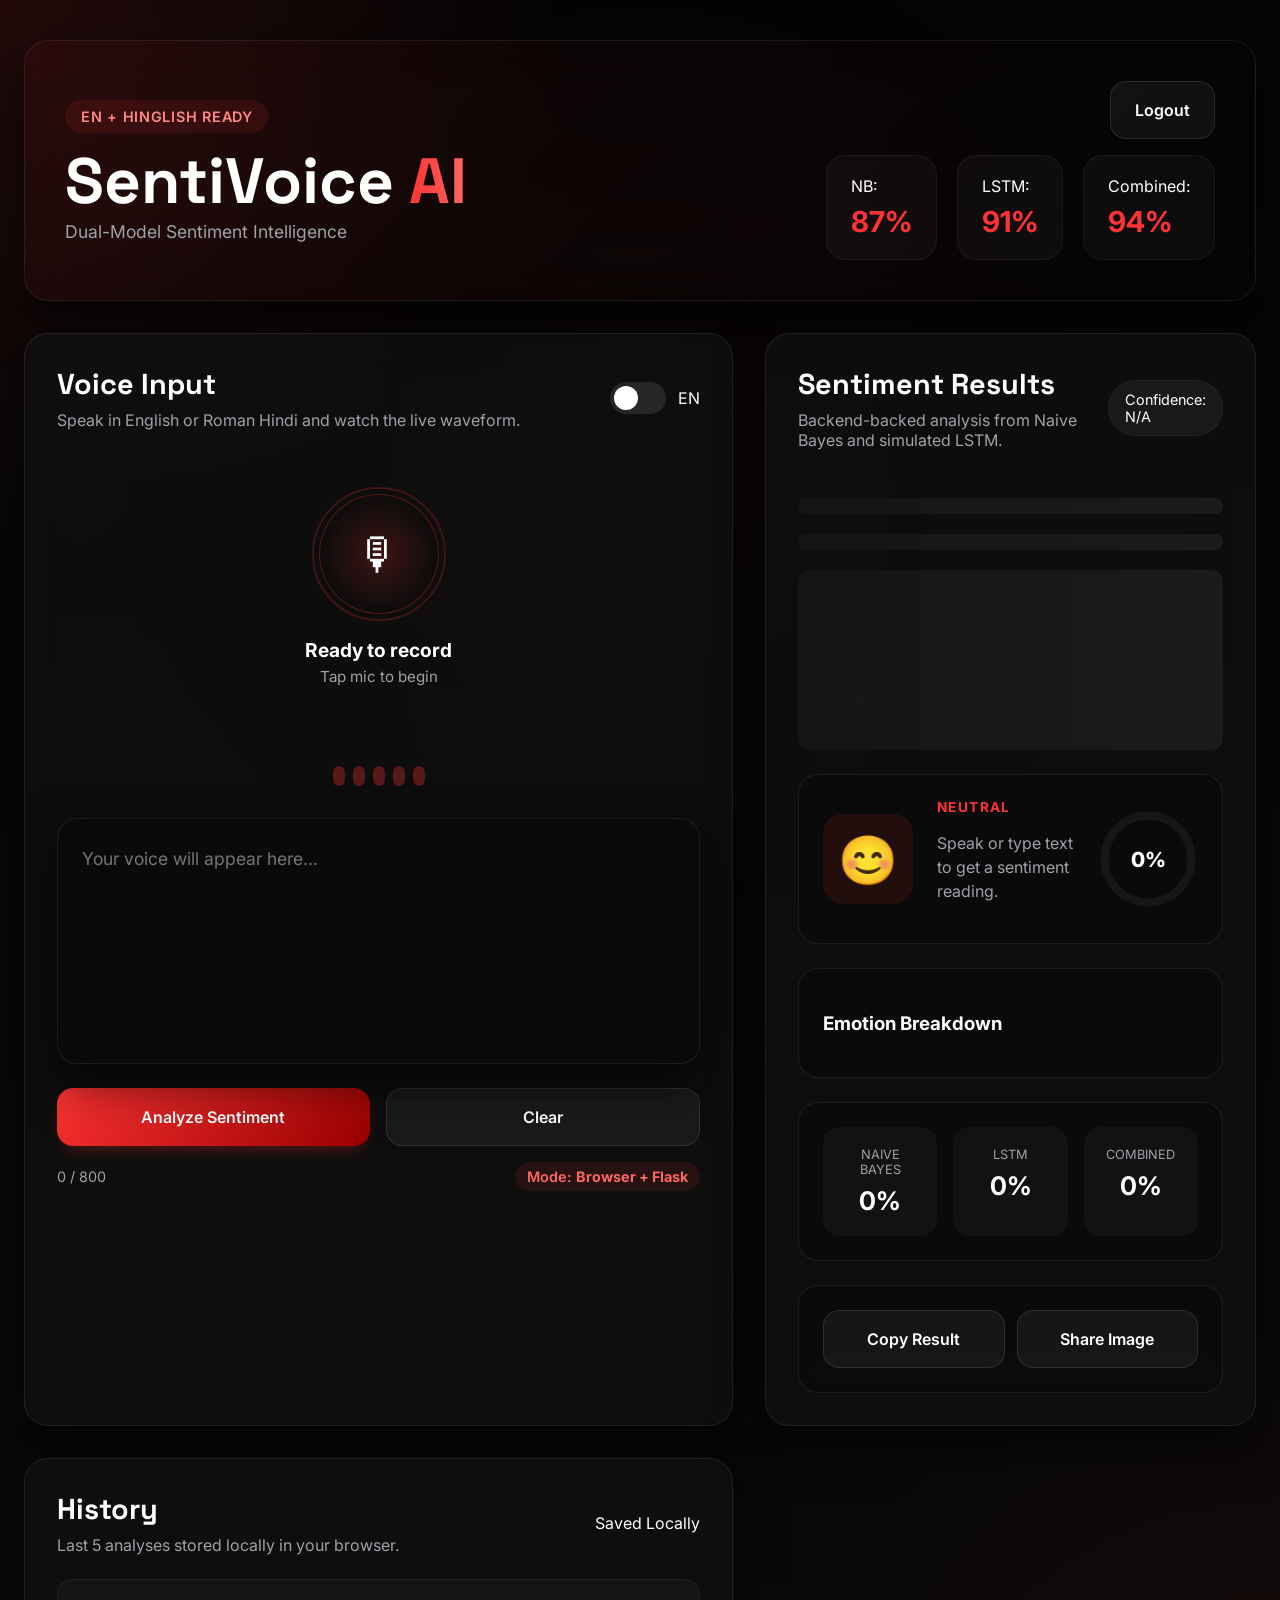
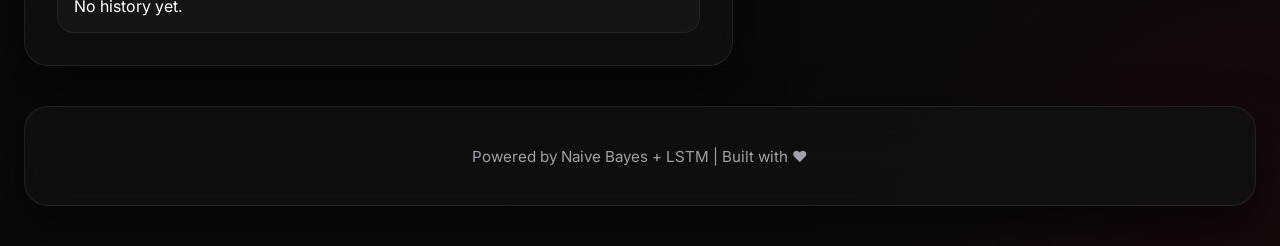
==== templates/index.html @ 72ab5b5a "Inital commit 1" ====
<!DOCTYPE html>
<html lang="en">
<head>
  <meta charset="UTF-8" />
  <meta name="viewport" content="width=device-width, initial-scale=1.0" />
  <meta name="description" content="SentiVoice AI - Premium Sentiment Analysis for English and Hinglish voice and text." />
  <meta name="theme-color" content="#050505" />
  <title>SentiVoice AI | Premium Sentiment Intelligence</title>
  <link rel="preconnect" href="https://fonts.googleapis.com" />
  <link rel="preconnect" href="https://fonts.gstatic.com" crossorigin />
  <link href="https://fonts.googleapis.com/css2?family=Inter:wght@400;500;600;700;800&family=Space+Grotesk:wght@600;700;800&display=swap" rel="stylesheet" />
  <link rel="stylesheet" href="/static/style.css" />
</head>
<body>
  <div class="page-shell">
    <div class="backdrop"></div>

    <header class="hero-panel glass-card">
      <div class="hero-copy">
        <span class="tag">EN + Hinglish Ready</span>
        <h1>SentiVoice <span>AI</span></h1>
        <p class="subtitle">Dual-Model Sentiment Intelligence</p>
      </div>
      <div class="hero-actions">
        <a href="/logout" class="secondary-button logout-btn">Logout</a>
        <div class="hero-stats">
          <div class="stat">NB: <strong>87%</strong></div>
          <div class="stat">LSTM: <strong>91%</strong></div>
          <div class="stat">Combined: <strong>94%</strong></div>
        </div>
      </div>
    </header>

    <main class="layout-grid">
      <section class="panel glass-card voice-panel">
        <div class="section-header">
          <div>
            <h2>Voice Input</h2>
            <p>Speak in English or Roman Hindi and watch the live waveform.</p>
          </div>
          <div class="switch-row">
            <label class="switch">
              <input id="languageToggle" type="checkbox" />
              <span class="slider"></span>
            </label>
            <span id="languageMode">EN</span>
          </div>
        </div>

        <div class="record-panel">
          <button id="micButton" class="mic-button" aria-label="Start recording">
            <div class="mic-ring"></div>
            <span class="mic-icon">🎙</span>
          </button>
          <div class="record-status">
            <strong id="recordStatus">Ready to record</strong>
            <span id="recordHint">Tap mic to begin</span>
          </div>
        </div>

        <div class="waveform" id="waveform">
          <span class="bar"></span>
          <span class="bar"></span>
          <span class="bar"></span>
          <span class="bar"></span>
          <span class="bar"></span>
        </div>

        <div class="text-panel glass-card">
          <pre id="highlightLayer" class="highlight-layer"></pre>
          <textarea id="inputText" placeholder="Your voice will appear here..." maxlength="800"></textarea>
        </div>

        <div class="action-row">
          <button id="analyzeButton" class="primary-button">Analyze Sentiment</button>
          <button id="clearButton" class="secondary-button">Clear</button>
        </div>
        <div class="meta-row">
          <span id="charCount">0 / 800</span>
          <span class="mode-chip">Mode: <strong>Browser + Flask</strong></span>
        </div>
      </section>

      <section class="panel glass-card results-panel">
        <div class="section-header">
          <div>
            <h2>Sentiment Results</h2>
            <p>Backend-backed analysis from Naive Bayes and simulated LSTM.</p>
          </div>
          <span id="confidenceIndicator" class="confidence-chip">Confidence: N/A</span>
        </div>

        <div id="loadingState" class="skeleton-block">
          <div class="skeleton-line"></div>
          <div class="skeleton-line"></div>
          <div class="skeleton-box"></div>
        </div>

        <div id="resultsArea" class="results-area hidden">
          <div class="card primary-card">
            <div class="emoji-circle" id="primaryEmoji">😊</div>
            <div class="primary-copy">
              <span id="primaryLabel">NEUTRAL</span>
              <p id="primaryText">Speak or type text to get a sentiment reading.</p>
            </div>
            <div class="ring-card">
              <svg viewBox="0 0 120 120">
                <circle class="ring-bg" cx="60" cy="60" r="52"></circle>
                <circle class="ring-fill" id="ringFill" cx="60" cy="60" r="52"></circle>
              </svg>
              <div class="ring-text"><span id="confidenceValue">0%</span></div>
            </div>
          </div>

          <div class="card breakdown-card">
            <h3>Emotion Breakdown</h3>
            <div id="breakdownBars" class="breakdown-bars"></div>
          </div>

          <div class="card compare-card">
            <div class="compare-item">
              <span>Naive Bayes</span>
              <strong id="nbValue">0%</strong>
            </div>
            <div class="compare-item">
              <span>LSTM</span>
              <strong id="lstmValue">0%</strong>
            </div>
            <div class="compare-item">
              <span>Combined</span>
              <strong id="combinedValue">0%</strong>
            </div>
          </div>

          <div class="card action-card">
            <button id="copyButton" class="secondary-button">Copy Result</button>
            <button id="shareButton" class="secondary-button">Share Image</button>
          </div>
        </div>
      </section>

      <aside class="panel glass-card history-panel">
        <div class="section-header">
          <div>
            <h2>History</h2>
            <p>Last 5 analyses stored locally in your browser.</p>
          </div>
          <span class="badge">Saved Locally</span>
        </div>
        <div id="historyList" class="history-list"></div>
      </aside>
    </main>

    <footer class="footer-panel glass-card">
      <p>Powered by Naive Bayes + LSTM | Built with ❤️</p>
    </footer>
  </div>

  <canvas id="shareCanvas" width="1000" height="700" hidden></canvas>
  <script src="/static/script.js"></script>
</body>
</html>
---- static/style.css ----
:root {
  color-scheme: dark;
  --bg: #050505;
  --surface: rgba(18, 18, 18, 0.7);
  --surface-strong: rgba(30, 30, 30, 0.9);
  --text: #ffffff;
  --muted: #a1a1aa;
  --accent: #ff3333;
  --accent-2: #990000;
  --accent-3: #ff6666;
  --border: rgba(255, 255, 255, 0.08);
  --radius: 24px;
  --shadow: 0 20px 50px rgba(0, 0, 0, 0.6);
}

* {
  box-sizing: border-box;
}

html, body {
  margin: 0;
  min-height: 100%;
  font-family: 'Inter', sans-serif;
  background: radial-gradient(circle at top left, rgba(255, 51, 51, 0.12), transparent 25%),
    radial-gradient(circle at bottom right, rgba(153, 0, 0, 0.1), transparent 25%),
    linear-gradient(180deg, #050505 0%, #0a0a0a 100%);
  color: var(--text);
  overflow-x: hidden;
}

body::before {
  content: '';
  position: fixed;
  inset: 0;
  background: radial-gradient(circle at center, rgba(255, 51, 51, 0.03), transparent 70%);
  pointer-events: none;
}

.page-shell {
  position: relative;
  max-width: 1300px;
  margin: 0 auto;
  padding: 40px 24px;
}

.glass-card {
  background: var(--surface);
  border: 1px solid var(--border);
  border-radius: var(--radius);
  backdrop-filter: blur(20px);
  box-shadow: var(--shadow);
  transition: transform 0.3s ease, border-color 0.3s ease;
}

.hero-panel {
  display: flex;
  justify-content: space-between;
  gap: 24px;
  padding: 40px;
  align-items: center;
  margin-bottom: 32px;
  background: linear-gradient(135deg, rgba(255, 51, 51, 0.05) 0%, transparent 100%);
  flex-wrap: wrap;
}

.hero-actions {
  display: flex;
  flex-direction: column;
  align-items: flex-end;
  gap: 16px;
}

.logout-btn {
  padding: 8px 20px;
  font-size: 0.9rem;
  text-decoration: none;
  background: rgba(255, 51, 51, 0.1);
  border: 1px solid rgba(255, 51, 51, 0.2);
  color: #ff8888;
}

.logout-btn:hover {
  background: var(--accent);
  color: #fff;
  border-color: var(--accent);
}

.hero-copy .tag {
  display: inline-flex;
  align-items: center;
  gap: 8px;
  padding: 8px 16px;
  border-radius: 999px;
  background: rgba(255, 51, 51, 0.1);
  color: #ff8888;
  font-size: 0.9rem;
  font-weight: 600;
  letter-spacing: 0.05em;
  text-transform: uppercase;
}

.hero-copy h1 {
  font-family: 'Space Grotesk', sans-serif;
  font-size: clamp(3rem, 5vw, 5rem);
  font-weight: 800;
  line-height: 1;
  margin: 16px 0 8px;
}

.hero-copy h1 span {
  background: linear-gradient(90deg, var(--accent), var(--accent-3));
  -webkit-background-clip: text;
  color: transparent;
}

.subtitle {
  margin: 0;
  color: var(--muted);
  font-size: 1.1rem;
}

.hero-stats {
  display: flex;
  gap: 20px;
}

.stat {
  padding: 20px 24px;
  border-radius: 20px;
  background: rgba(255, 255, 255, 0.03);
  border: 1px solid rgba(255, 255, 255, 0.05);
}

.stat strong {
  display: block;
  margin-top: 8px;
  font-size: 1.8rem;
  color: var(--accent);
}

.layout-grid {
  display: grid;
  grid-template-columns: 1.3fr 0.9fr;
  gap: 32px;
}

.panel {
  padding: 32px;
}

.section-header {
  display: flex;
  justify-content: space-between;
  gap: 20px;
  align-items: center;
  margin-bottom: 24px;
}

.section-header h2 {
  margin: 0;
  font-family: 'Space Grotesk', sans-serif;
  font-size: 1.8rem;
}

.section-header p {
  margin: 8px 0 0;
  color: var(--muted);
}

.switch-row {
  display: flex;
  align-items: center;
  gap: 12px;
}

.switch {
  position: relative;
  width: 56px;
  height: 32px;
}

.switch input {
  opacity: 0;
  width: 0;
  height: 0;
}

.slider {
  position: absolute;
  inset: 0;
  border-radius: 999px;
  background: rgba(255, 255, 255, 0.1);
  transition: all 0.3s ease;
  cursor: pointer;
}

.slider::before {
  content: '';
  position: absolute;
  top: 4px;
  left: 4px;
  width: 24px;
  height: 24px;
  border-radius: 50%;
  background: #fff;
  transition: transform 0.3s cubic-bezier(0.4, 0, 0.2, 1);
}

.switch input:checked + .slider {
  background: var(--accent);
}

.switch input:checked + .slider::before {
  transform: translateX(24px);
}

.record-panel {
  display: grid;
  gap: 24px;
  justify-items: center;
  padding: 40px 0;
}

.mic-button {
  width: 120px;
  height: 120px;
  border-radius: 50%;
  border: 1px solid rgba(255, 51, 51, 0.3);
  background: radial-gradient(circle at center, rgba(255, 51, 51, 0.2), transparent 70%);
  display: grid;
  place-items: center;
  color: #fff;
  font-size: 2.8rem;
  cursor: pointer;
  position: relative;
  transition: all 0.4s cubic-bezier(0.4, 0, 0.2, 1);
  outline: none;
}

.mic-button:hover {
  background: radial-gradient(circle at center, rgba(255, 51, 51, 0.3), transparent 70%);
  transform: scale(1.05);
}

.mic-button.active {
  animation: pulseMic 1.5s infinite cubic-bezier(0.4, 0, 0.2, 1);
  border-color: var(--accent);
}

.mic-ring {
  position: absolute;
  inset: -8px;
  border-radius: 50%;
  border: 2px solid rgba(255, 51, 51, 0.2);
  pointer-events: none;
}

.mic-button.active .mic-ring {
  animation: ripple 1.5s infinite ease-out;
}

.record-status {
  text-align: center;
}

.record-status strong {
  display: block;
  font-size: 1.2rem;
  margin-bottom: 4px;
}

.record-status span {
  color: var(--muted);
  font-size: 0.95rem;
}

.waveform {
  display: flex;
  gap: 8px;
  align-items: flex-end;
  justify-content: center;
  margin-bottom: 32px;
  height: 60px;
}

.bar {
  width: 12px;
  height: 20px;
  border-radius: 999px;
  background: var(--accent);
  opacity: 0.3;
  transition: height 0.2s ease, opacity 0.2s ease;
}

.waveform.listening .bar {
  animation: wave 1.2s infinite ease-in-out;
  opacity: 1;
}

.bar:nth-child(2) { animation-delay: 0.1s; }
.bar:nth-child(3) { animation-delay: 0.2s; }
.bar:nth-child(4) { animation-delay: 0.3s; }
.bar:nth-child(5) { animation-delay: 0.4s; }

.text-panel {
  position: relative;
  border-radius: 20px;
  background: rgba(0, 0, 0, 0.3);
  border: 1px solid var(--border);
  overflow: hidden;
  margin-bottom: 24px;
}

.highlight-layer,
#inputText {
  width: 100%;
  min-height: 240px;
  padding: 24px;
  margin: 0;
  font: 1.1rem/1.8 'Inter', sans-serif;
  border: none;
  outline: none;
  resize: none;
  white-space: pre-wrap;
  word-break: break-word;
}

.highlight-layer {
  position: absolute;
  inset: 0;
  color: transparent;
  z-index: 1;
  pointer-events: none;
}

#inputText {
  position: relative;
  z-index: 2;
  background: transparent;
  color: transparent;
  caret-color: var(--accent);
}

#inputText::selection {
  background: rgba(255, 51, 51, 0.2);
}

.highlight-layer .positive {
  color: #4ade80;
  font-weight: 500;
}

.highlight-layer .negative {
  color: #f87171;
  font-weight: 500;
}

.highlight-layer {
  color: rgba(255,255,255,0.8);
}

.action-row {
  display: flex;
  gap: 16px;
  margin-bottom: 16px;
}

.primary-button,
.secondary-button {
  flex: 1;
  border: none;
  border-radius: 16px;
  padding: 18px 24px;
  cursor: pointer;
  font: 600 1rem 'Inter', sans-serif;
  transition: all 0.3s ease;
}

.primary-button {
  background: linear-gradient(135deg, var(--accent), var(--accent-2));
  color: #fff;
  box-shadow: 0 10px 20px -10px rgba(255, 51, 51, 0.4);
}

.primary-button:hover {
  transform: translateY(-2px);
  box-shadow: 0 15px 30px -10px rgba(255, 51, 51, 0.6);
}

.secondary-button {
  background: rgba(255, 255, 255, 0.05);
  color: #fff;
  border: 1px solid rgba(255, 255, 255, 0.1);
}

.secondary-button:hover {
  background: rgba(255, 255, 255, 0.08);
  transform: translateY(-2px);
}

.meta-row {
  display: flex;
  justify-content: space-between;
  align-items: center;
  color: var(--muted);
  font-size: 0.9rem;
}

.mode-chip {
  padding: 6px 12px;
  border-radius: 999px;
  background: rgba(255, 51, 51, 0.1);
  color: var(--accent-3);
  font-weight: 600;
}

.results-panel .confidence-chip {
  background: rgba(255, 255, 255, 0.05);
  padding: 10px 16px;
  border-radius: 999px;
  font-size: 0.9rem;
  border: 1px solid rgba(255, 255, 255, 0.05);
}

.skeleton-block {
  display: grid;
  gap: 20px;
  padding-top: 24px;
}

.skeleton-line,
.skeleton-box {
  background: linear-gradient(90deg, rgba(255,255,255,0.03), rgba(255,255,255,0.06), rgba(255,255,255,0.03));
  border-radius: 12px;
  background-size: 200% 100%;
  animation: shimmer 1.5s infinite linear;
}

.skeleton-line { height: 16px; }
.skeleton-box { height: 180px; }

.hidden { display: none; }

.results-area {
  display: grid;
  gap: 24px;
  padding-top: 24px;
}

.card {
  padding: 24px;
  border-radius: 20px;
  background: rgba(0, 0, 0, 0.2);
  border: 1px solid var(--border);
}

.primary-card {
  display: flex;
  align-items: center;
  gap: 24px;
}

.emoji-circle {
  width: 90px;
  height: 90px;
  border-radius: 20px;
  display: grid;
  place-items: center;
  font-size: 3rem;
  background: rgba(255, 51, 51, 0.1);
  flex-shrink: 0;
}

.primary-copy { flex: 1; }
.primary-copy span {
  display: block;
  text-transform: uppercase;
  letter-spacing: 0.1em;
  font-weight: 700;
  font-size: 0.85rem;
  color: var(--accent);
  margin-bottom: 4px;
}

.primary-copy p {
  color: var(--muted);
  line-height: 1.5;
}

.ring-card {
  position: relative;
  width: 100px;
  height: 100px;
}

.ring-card svg {
  transform: rotate(-90deg);
  width: 100%;
  height: 100%;
}

.ring-bg,
.ring-fill {
  fill: none;
  stroke-width: 10;
  stroke-linecap: round;
}

.ring-bg { stroke: rgba(255, 255, 255, 0.05); }
.ring-fill {
  stroke: var(--accent);
  stroke-dasharray: 326.7;
  stroke-dashoffset: 326.7;
  transition: stroke-dashoffset 1s cubic-bezier(0.4, 0, 0.2, 1);
}

.ring-text {
  position: absolute;
  inset: 0;
  display: grid;
  place-items: center;
  font-size: 1.3rem;
  font-weight: 800;
}

.breakdown-bars {
  display: grid;
  gap: 16px;
}

.breakdown-item {
  display: grid;
  gap: 8px;
}

.breakdown-item span {
  display: flex;
  justify-content: space-between;
  font-size: 0.95rem;
  font-weight: 500;
}

.bar-shell {
  width: 100%;
  height: 10px;
  border-radius: 999px;
  background: rgba(255, 255, 255, 0.05);
  overflow: hidden;
}

.bar-fill {
  width: 0;
  height: 100%;
  border-radius: inherit;
  transition: width 1s cubic-bezier(0.4, 0, 0.2, 1);
}

.compare-card {
  display: grid;
  grid-template-columns: repeat(3, 1fr);
  gap: 16px;
}

.compare-item {
  padding: 20px;
  border-radius: 16px;
  background: rgba(255, 255, 255, 0.03);
  text-align: center;
}

.compare-item span {
  display: block;
  font-size: 0.8rem;
  text-transform: uppercase;
  color: var(--muted);
  margin-bottom: 8px;
}

.compare-item strong {
  font-size: 1.6rem;
  color: #fff;
}

.action-card {
  display: flex;
  gap: 12px;
}

.history-list {
  display: grid;
  gap: 12px;
}

.history-item {
  padding: 16px;
  border-radius: 16px;
  background: rgba(255, 255, 255, 0.03);
  border: 1px solid rgba(255, 255, 255, 0.05);
  transition: transform 0.2s ease;
}

.history-item:hover {
  transform: translateX(4px);
  border-color: rgba(255, 51, 51, 0.2);
}

.history-item strong {
  display: block;
  margin-bottom: 4px;
  color: var(--accent);
}

.history-item span {
  color: var(--muted);
  font-size: 0.9rem;
}

.footer-panel {
  margin-top: 40px;
  padding: 24px 0;
  text-align: center;
  color: var(--muted);
  font-size: 0.95rem;
  border-top: 1px solid var(--border);
}

@keyframes pulseMic {
  0% { transform: scale(1); box-shadow: 0 0 0 0 rgba(255, 51, 51, 0.3); }
  70% { transform: scale(1.05); box-shadow: 0 0 0 20px rgba(255, 51, 51, 0); }
  100% { transform: scale(1); box-shadow: 0 0 0 0 rgba(255, 51, 51, 0); }
}

@keyframes ripple {
  0% { transform: scale(1); opacity: 1; }
  100% { transform: scale(1.4); opacity: 0; }
}

@keyframes wave {
  0%, 100% { height: 15px; }
  50% { height: 50px; }
}

@keyframes shimmer {
  0% { background-position: -200% 0; }
  100% { background-position: 200% 0; }
}

@media (max-width: 1080px) {
  .layout-grid { grid-template-columns: 1fr; }
}

@media (max-width: 768px) {
  .hero-panel { flex-direction: column; text-align: center; }
  .hero-stats { justify-content: center; }
  .compare-card { grid-template-columns: 1fr; }
  .action-row { flex-direction: column; }
}

/* Login Page Styles */
.login-page {
  display: flex;
  align-items: center;
  justify-content: center;
  min-height: 100vh;
  background: radial-gradient(circle at top right, rgba(255, 51, 51, 0.15), transparent 30%),
              radial-gradient(circle at bottom left, rgba(153, 0, 0, 0.1), transparent 30%),
              #050505;
}

.login-container {
  width: 100%;
  max-width: 440px;
  padding: 24px;
  animation: slideUpFade 0.8s cubic-bezier(0.2, 0.8, 0.2, 1);
}

.login-card {
  padding: 48px;
  text-align: center;
}

.login-header {
  margin-bottom: 36px;
}

.logo-icon {
  font-size: 3.5rem;
  margin-bottom: 20px;
  filter: drop-shadow(0 0 15px rgba(255, 51, 51, 0.4));
  animation: float 3s ease-in-out infinite;
}

.login-header h1 {
  font-family: 'Space Grotesk', sans-serif;
  font-size: 2.2rem;
  margin: 0 0 8px;
  background: linear-gradient(90deg, #fff, var(--accent));
  -webkit-background-clip: text;
  color: transparent;
}

.login-header p {
  color: var(--muted);
  font-size: 1rem;
}

.login-form {
  display: grid;
  gap: 24px;
}

.input-group {
  position: relative;
  text-align: left;
}

.input-group label {
  display: block;
  font-size: 0.85rem;
  font-weight: 600;
  color: #fff;
  margin-bottom: 8px;
  margin-left: 4px;
  text-transform: uppercase;
  letter-spacing: 0.05em;
}

.input-group input {
  width: 100%;
  background: rgba(255, 255, 255, 0.03);
  border: 1px solid rgba(255, 255, 255, 0.1);
  border-radius: 14px;
  padding: 16px 20px;
  color: #fff;
  font-size: 1rem;
  transition: all 0.3s ease;
  outline: none;
}

.input-group input:focus {
  background: rgba(255, 51, 51, 0.05);
  border-color: var(--accent);
  box-shadow: 0 0 20px rgba(255, 51, 51, 0.1);
}

.error-msg, .success-msg {
  padding: 12px;
  border-radius: 12px;
  font-size: 0.9rem;
  border: 1px solid;
}

.error-msg {
  background: rgba(255, 51, 51, 0.1);
  color: #ff6b6b;
  border-color: rgba(255, 51, 51, 0.2);
}

.success-msg {
  background: rgba(34, 197, 94, 0.1);
  color: #4ade80;
  border-color: rgba(34, 197, 94, 0.2);
}

.login-footer {
  margin-top: 32px;
  padding-top: 24px;
  border-top: 1px solid rgba(255, 255, 255, 0.05);
  color: var(--muted);
  font-size: 0.95rem;
}

.login-footer a {
  color: var(--accent);
  text-decoration: none;
  font-weight: 600;
  transition: all 0.3s ease;
}

.login-footer a:hover {
  color: var(--accent-3);
  text-shadow: 0 0 10px rgba(255, 51, 51, 0.3);
}


@keyframes slideUpFade {
  0% { opacity: 0; transform: translateY(30px) scale(0.98); }
  100% { opacity: 1; transform: translateY(0) scale(1); }
}

@keyframes float {
  0%, 100% { transform: translateY(0); }
  50% { transform: translateY(-10px); }
}
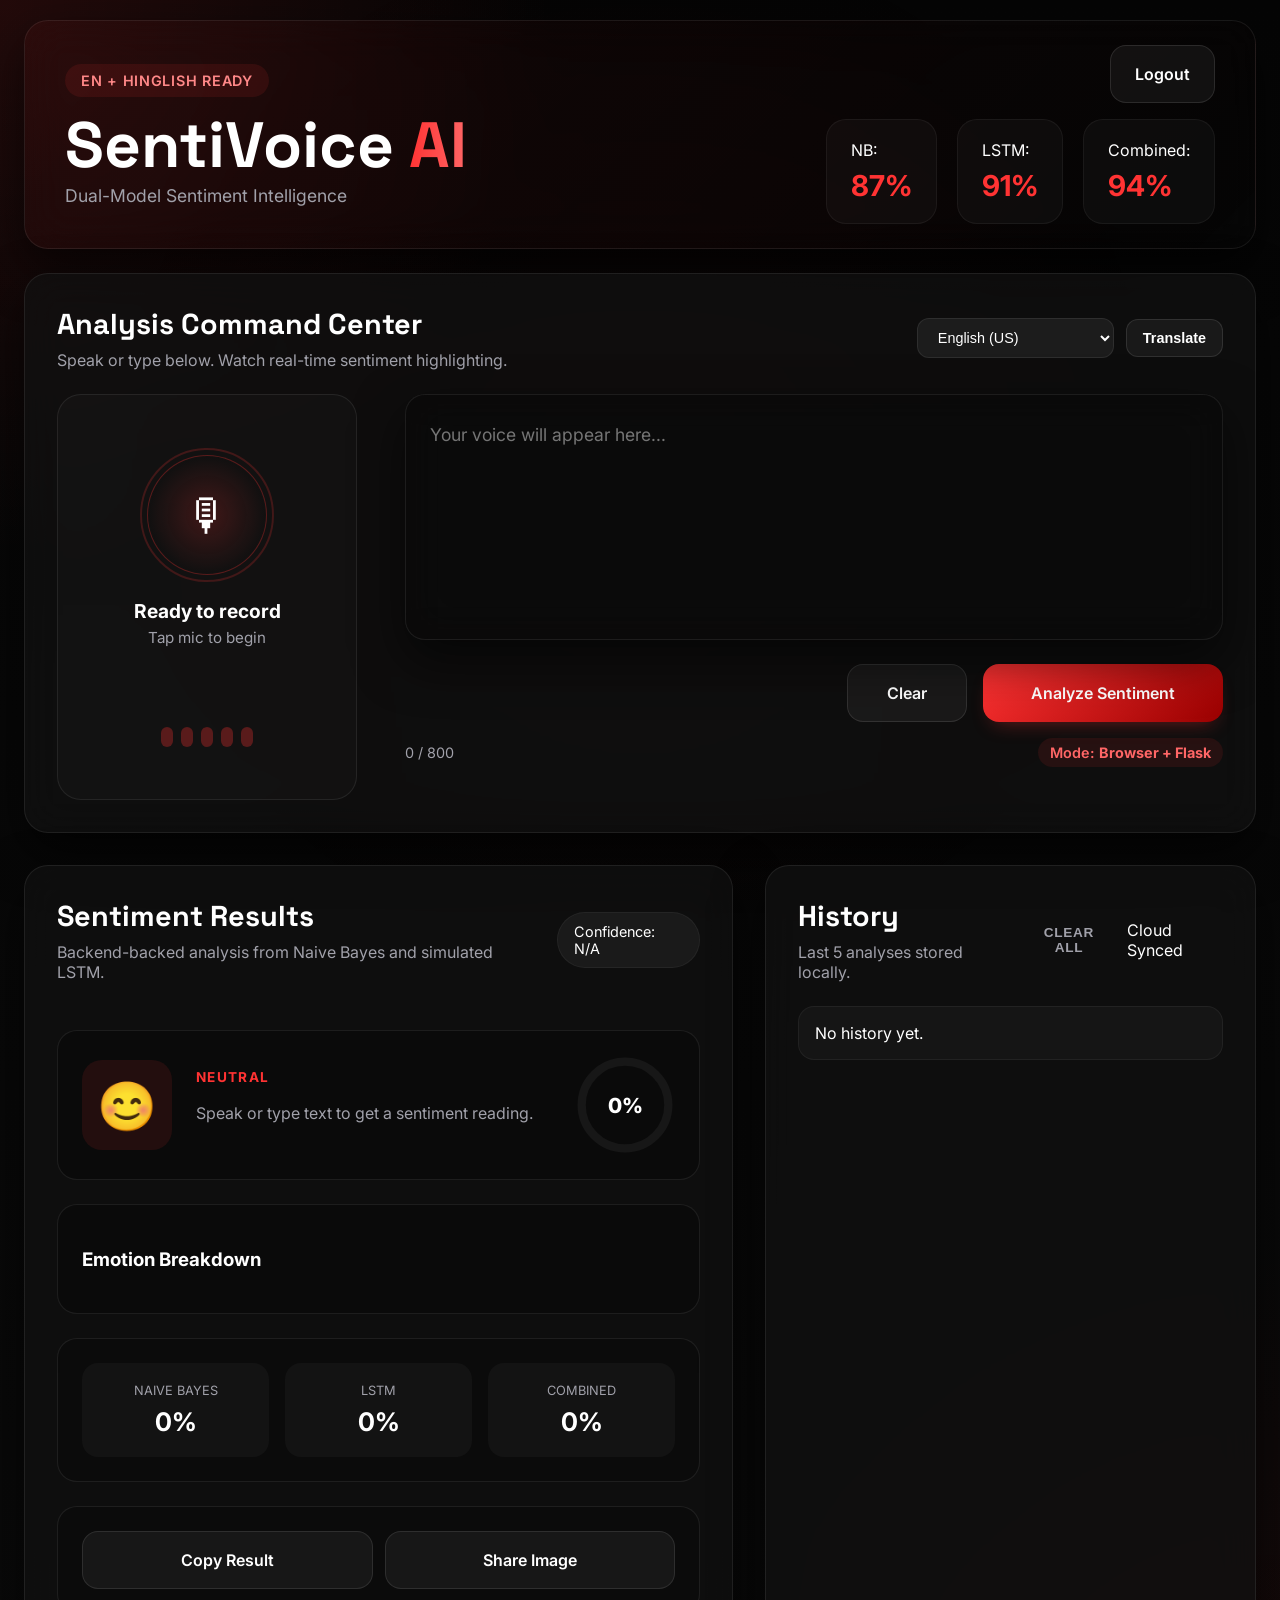
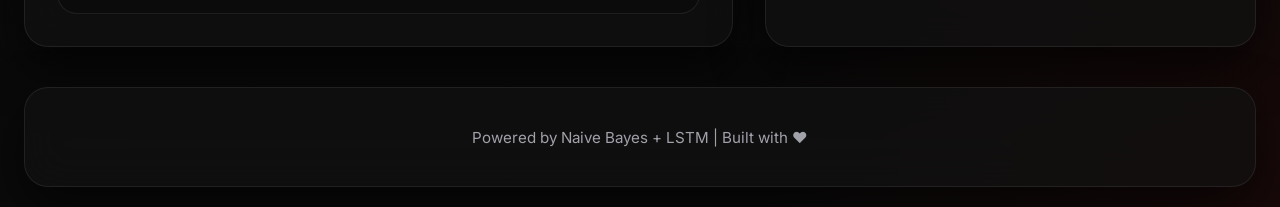
==== commit 340e29b8: "commit 3" ====
--- a/templates/index.html
+++ b/templates/index.html
@@ -31,124 +31,153 @@
       </div>
     </header>
 
-    <main class="layout-grid">
-      <section class="panel glass-card voice-panel">
+    <main class="content-wrapper">
+      <section class="panel glass-card input-section">
         <div class="section-header">
           <div>
-            <h2>Voice Input</h2>
-            <p>Speak in English or Roman Hindi and watch the live waveform.</p>
+            <h2>Analysis Command Center</h2>
+            <p>Speak or type below. Watch real-time sentiment highlighting.</p>
           </div>
-          <div class="switch-row">
-            <label class="switch">
-              <input id="languageToggle" type="checkbox" />
-              <span class="slider"></span>
-            </label>
-            <span id="languageMode">EN</span>
+          <div class="language-row">
+            <div class="dropdown-wrapper">
+              <select id="languageSelect" class="lang-select">
+                <optgroup label="Popular">
+                  <option value="en-US" selected>English (US)</option>
+                  <option value="hi-IN">Hindi (हिन्दी)</option>
+                  <option value="es-ES">Spanish (Español)</option>
+                  <option value="fr-FR">French (Français)</option>
+                </optgroup>
+                <optgroup label="Europe">
+                  <option value="de-DE">German (Deutsch)</option>
+                  <option value="it-IT">Italian (Italiano)</option>
+                  <option value="ru-RU">Russian (Русский)</option>
+                </optgroup>
+                <optgroup label="Asia">
+                  <option value="zh-CN">Chinese (Mandarin)</option>
+                  <option value="ja-JP">Japanese (日本語)</option>
+                  <option value="ko-KR">Korean (한국어)</option>
+                  <option value="ar-SA">Arabic (العربية)</option>
+                </optgroup>
+              </select>
+            </div>
+            <button id="translateBtn" class="action-btn-small" title="Translate current text to selected language">Translate</button>
           </div>
         </div>
 
-        <div class="record-panel">
-          <button id="micButton" class="mic-button" aria-label="Start recording">
-            <div class="mic-ring"></div>
-            <span class="mic-icon">🎙</span>
-          </button>
-          <div class="record-status">
-            <strong id="recordStatus">Ready to record</strong>
-            <span id="recordHint">Tap mic to begin</span>
-          </div>
-        </div>
+        <div class="input-grid">
+          <div class="mic-column">
+            <div class="record-panel">
+              <button id="micButton" class="mic-button" aria-label="Start recording">
+                <div class="mic-ring"></div>
+                <span class="mic-icon">🎙</span>
+              </button>
+              <div class="record-status">
+                <strong id="recordStatus">Ready to record</strong>
+                <span id="recordHint">Tap mic to begin</span>
+              </div>
+            </div>
 
-        <div class="waveform" id="waveform">
-          <span class="bar"></span>
-          <span class="bar"></span>
-          <span class="bar"></span>
-          <span class="bar"></span>
-          <span class="bar"></span>
-        </div>
-
-        <div class="text-panel glass-card">
-          <pre id="highlightLayer" class="highlight-layer"></pre>
-          <textarea id="inputText" placeholder="Your voice will appear here..." maxlength="800"></textarea>
-        </div>
-
-        <div class="action-row">
-          <button id="analyzeButton" class="primary-button">Analyze Sentiment</button>
-          <button id="clearButton" class="secondary-button">Clear</button>
-        </div>
-        <div class="meta-row">
-          <span id="charCount">0 / 800</span>
-          <span class="mode-chip">Mode: <strong>Browser + Flask</strong></span>
-        </div>
-      </section>
-
-      <section class="panel glass-card results-panel">
-        <div class="section-header">
-          <div>
-            <h2>Sentiment Results</h2>
-            <p>Backend-backed analysis from Naive Bayes and simulated LSTM.</p>
-          </div>
-          <span id="confidenceIndicator" class="confidence-chip">Confidence: N/A</span>
-        </div>
-
-        <div id="loadingState" class="skeleton-block">
-          <div class="skeleton-line"></div>
-          <div class="skeleton-line"></div>
-          <div class="skeleton-box"></div>
-        </div>
-
-        <div id="resultsArea" class="results-area hidden">
-          <div class="card primary-card">
-            <div class="emoji-circle" id="primaryEmoji">😊</div>
-            <div class="primary-copy">
-              <span id="primaryLabel">NEUTRAL</span>
-              <p id="primaryText">Speak or type text to get a sentiment reading.</p>
-            </div>
-            <div class="ring-card">
-              <svg viewBox="0 0 120 120">
-                <circle class="ring-bg" cx="60" cy="60" r="52"></circle>
-                <circle class="ring-fill" id="ringFill" cx="60" cy="60" r="52"></circle>
-              </svg>
-              <div class="ring-text"><span id="confidenceValue">0%</span></div>
+            <div class="waveform" id="waveform">
+              <span class="bar"></span>
+              <span class="bar"></span>
+              <span class="bar"></span>
+              <span class="bar"></span>
+              <span class="bar"></span>
             </div>
           </div>
 
-          <div class="card breakdown-card">
-            <h3>Emotion Breakdown</h3>
-            <div id="breakdownBars" class="breakdown-bars"></div>
-          </div>
+          <div class="text-column">
+            <div class="text-panel glass-card">
+              <pre id="highlightLayer" class="highlight-layer"></pre>
+              <textarea id="inputText" placeholder="Your voice will appear here..." maxlength="800"></textarea>
+            </div>
 
-          <div class="card compare-card">
-            <div class="compare-item">
-              <span>Naive Bayes</span>
-              <strong id="nbValue">0%</strong>
+            <div class="action-row">
+              <button id="clearButton" class="secondary-button">Clear</button>
+              <button id="analyzeButton" class="primary-button">Analyze Sentiment</button>
             </div>
-            <div class="compare-item">
-              <span>LSTM</span>
-              <strong id="lstmValue">0%</strong>
+            
+            <div class="meta-row">
+              <span id="charCount">0 / 800</span>
+              <span class="mode-chip">Mode: <strong>Browser + Flask</strong></span>
             </div>
-            <div class="compare-item">
-              <span>Combined</span>
-              <strong id="combinedValue">0%</strong>
-            </div>
-          </div>
-
-          <div class="card action-card">
-            <button id="copyButton" class="secondary-button">Copy Result</button>
-            <button id="shareButton" class="secondary-button">Share Image</button>
           </div>
         </div>
       </section>
 
-      <aside class="panel glass-card history-panel">
-        <div class="section-header">
-          <div>
-            <h2>History</h2>
-            <p>Last 5 analyses stored locally in your browser.</p>
+      <div class="lower-layout">
+        <section class="panel glass-card results-panel">
+          <div class="section-header">
+            <div>
+              <h2>Sentiment Results</h2>
+              <p>Backend-backed analysis from Naive Bayes and simulated LSTM.</p>
+            </div>
+            <span id="confidenceIndicator" class="confidence-chip">Confidence: N/A</span>
           </div>
-          <span class="badge">Saved Locally</span>
-        </div>
-        <div id="historyList" class="history-list"></div>
-      </aside>
+
+          <div id="loadingState" class="skeleton-block hidden">
+            <div class="skeleton-line"></div>
+            <div class="skeleton-line"></div>
+            <div class="skeleton-box"></div>
+          </div>
+
+          <div id="resultsArea" class="results-area hidden">
+            <div class="card primary-card">
+              <div class="emoji-circle" id="primaryEmoji">😊</div>
+              <div class="primary-copy">
+                <span id="primaryLabel">NEUTRAL</span>
+                <p id="primaryText">Speak or type text to get a sentiment reading.</p>
+              </div>
+              <div class="ring-card">
+                <svg viewBox="0 0 120 120">
+                  <circle class="ring-bg" cx="60" cy="60" r="52"></circle>
+                  <circle class="ring-fill" id="ringFill" cx="60" cy="60" r="52"></circle>
+                </svg>
+                <div class="ring-text"><span id="confidenceValue">0%</span></div>
+              </div>
+            </div>
+
+            <div class="card breakdown-card">
+              <h3>Emotion Breakdown</h3>
+              <div id="breakdownBars" class="breakdown-bars"></div>
+            </div>
+
+            <div class="card compare-card">
+              <div class="compare-item">
+                <span>Naive Bayes</span>
+                <strong id="nbValue">0%</strong>
+              </div>
+              <div class="compare-item">
+                <span>LSTM</span>
+                <strong id="lstmValue">0%</strong>
+              </div>
+              <div class="compare-item">
+                <span>Combined</span>
+                <strong id="combinedValue">0%</strong>
+              </div>
+            </div>
+
+            <div class="card action-card">
+              <button id="copyButton" class="secondary-button">Copy Result</button>
+              <button id="shareButton" class="secondary-button">Share Image</button>
+            </div>
+          </div>
+        </section>
+
+        <aside class="panel glass-card history-panel">
+          <div class="section-header">
+            <div>
+              <h2>History</h2>
+              <p>Last 5 analyses stored locally.</p>
+            </div>
+            <div class="history-actions">
+              <button id="clearHistoryButton" class="text-button" title="Clear All History">Clear All</button>
+              <span class="badge">Cloud Synced</span>
+            </div>
+          </div>
+          <div id="historyList" class="history-list"></div>
+        </aside>
+      </div>
     </main>
 
     <footer class="footer-panel glass-card">
--- a/static/style.css
+++ b/static/style.css
@@ -26,6 +26,7 @@
     linear-gradient(180deg, #050505 0%, #0a0a0a 100%);
   color: var(--text);
   overflow-x: hidden;
+  scroll-behavior: smooth;
 }
 
 body::before {
@@ -40,7 +41,7 @@
   position: relative;
   max-width: 1300px;
   margin: 0 auto;
-  padding: 40px 24px;
+  padding: 20px 24px;
 }
 
 .glass-card {
@@ -56,9 +57,9 @@
   display: flex;
   justify-content: space-between;
   gap: 24px;
-  padding: 40px;
+  padding: 24px 40px;
   align-items: center;
-  margin-bottom: 32px;
+  margin-bottom: 24px;
   background: linear-gradient(135deg, rgba(255, 51, 51, 0.05) 0%, transparent 100%);
   flex-wrap: wrap;
 }
@@ -138,7 +139,41 @@
   color: var(--accent);
 }
 
-.layout-grid {
+.content-wrapper {
+  display: flex;
+  flex-direction: column;
+  gap: 32px;
+}
+
+.input-section {
+  padding: 40px;
+}
+
+.input-grid {
+  display: flex;
+  gap: 48px;
+  align-items: flex-start;
+}
+
+.mic-column {
+  flex: 0 0 300px;
+  display: flex;
+  flex-direction: column;
+  align-items: center;
+  justify-content: center;
+  background: rgba(255, 255, 255, 0.02);
+  border-radius: var(--radius);
+  padding: 20px;
+  border: 1px solid var(--border);
+}
+
+.text-column {
+  flex: 1;
+  display: flex;
+  flex-direction: column;
+}
+
+.lower-layout {
   display: grid;
   grid-template-columns: 1.3fr 0.9fr;
   gap: 32px;
@@ -167,51 +202,76 @@
   color: var(--muted);
 }
 
-.switch-row {
+.history-actions {
   display: flex;
   align-items: center;
   gap: 12px;
 }
 
-.switch {
+.text-button {
+  background: none;
+  border: none;
+  color: var(--muted);
+  font-size: 0.85rem;
+  font-weight: 600;
+  cursor: pointer;
+  padding: 4px 8px;
+  border-radius: 6px;
+  transition: all 0.2s ease;
+  text-transform: uppercase;
+  letter-spacing: 0.05em;
+}
+
+.text-button:hover {
+  color: var(--accent);
+  background: rgba(255, 51, 51, 0.1);
+}
+
+.language-row {
+  display: flex;
+  align-items: center;
+  gap: 12px;
+}
+
+.dropdown-wrapper {
   position: relative;
-  width: 56px;
-  height: 32px;
-}
-
-.switch input {
-  opacity: 0;
-  width: 0;
-  height: 0;
-}
-
-.slider {
-  position: absolute;
-  inset: 0;
-  border-radius: 999px;
-  background: rgba(255, 255, 255, 0.1);
+}
+
+.lang-select {
+  background: var(--surface-strong);
+  border: 1px solid var(--border);
+  color: #fff;
+  padding: 10px 16px;
+  border-radius: 12px;
+  font-size: 0.9rem;
+  font-weight: 500;
+  outline: none;
+  cursor: pointer;
   transition: all 0.3s ease;
+  min-width: 160px;
+}
+
+.lang-select:focus {
+  border-color: var(--accent);
+  box-shadow: 0 0 15px rgba(255, 51, 51, 0.1);
+}
+
+.action-btn-small {
+  background: rgba(255, 255, 255, 0.05);
+  border: 1px solid rgba(255, 255, 255, 0.1);
+  color: #fff;
+  padding: 10px 16px;
+  border-radius: 12px;
+  font-size: 0.9rem;
+  font-weight: 600;
   cursor: pointer;
-}
-
-.slider::before {
-  content: '';
-  position: absolute;
-  top: 4px;
-  left: 4px;
-  width: 24px;
-  height: 24px;
-  border-radius: 50%;
-  background: #fff;
-  transition: transform 0.3s cubic-bezier(0.4, 0, 0.2, 1);
-}
-
-.switch input:checked + .slider {
+  transition: all 0.3s ease;
+}
+
+.action-btn-small:hover {
   background: var(--accent);
-}
-
-.switch input:checked + .slider::before {
-  transform: translateX(24px);
+  border-color: var(--accent);
+  transform: translateY(-1px);
 }
 
 .record-panel {
@@ -363,6 +423,15 @@
   display: flex;
   gap: 16px;
   margin-bottom: 16px;
+  justify-content: flex-end;
+}
+
+.action-row .primary-button {
+  flex: 0 0 240px;
+}
+
+.action-row .secondary-button {
+  flex: 0 0 120px;
 }
 
 .primary-button,
@@ -646,7 +715,9 @@
 }
 
 @media (max-width: 1080px) {
-  .layout-grid { grid-template-columns: 1fr; }
+  .input-grid { flex-direction: column; align-items: stretch; }
+  .mic-column { flex: none; width: 100%; }
+  .lower-layout { grid-template-columns: 1fr; }
 }
 
 @media (max-width: 768px) {
@@ -654,6 +725,7 @@
   .hero-stats { justify-content: center; }
   .compare-card { grid-template-columns: 1fr; }
   .action-row { flex-direction: column; }
+  .action-row .primary-button, .action-row .secondary-button { flex: none; width: 100%; }
 }
 
 /* Login Page Styles */
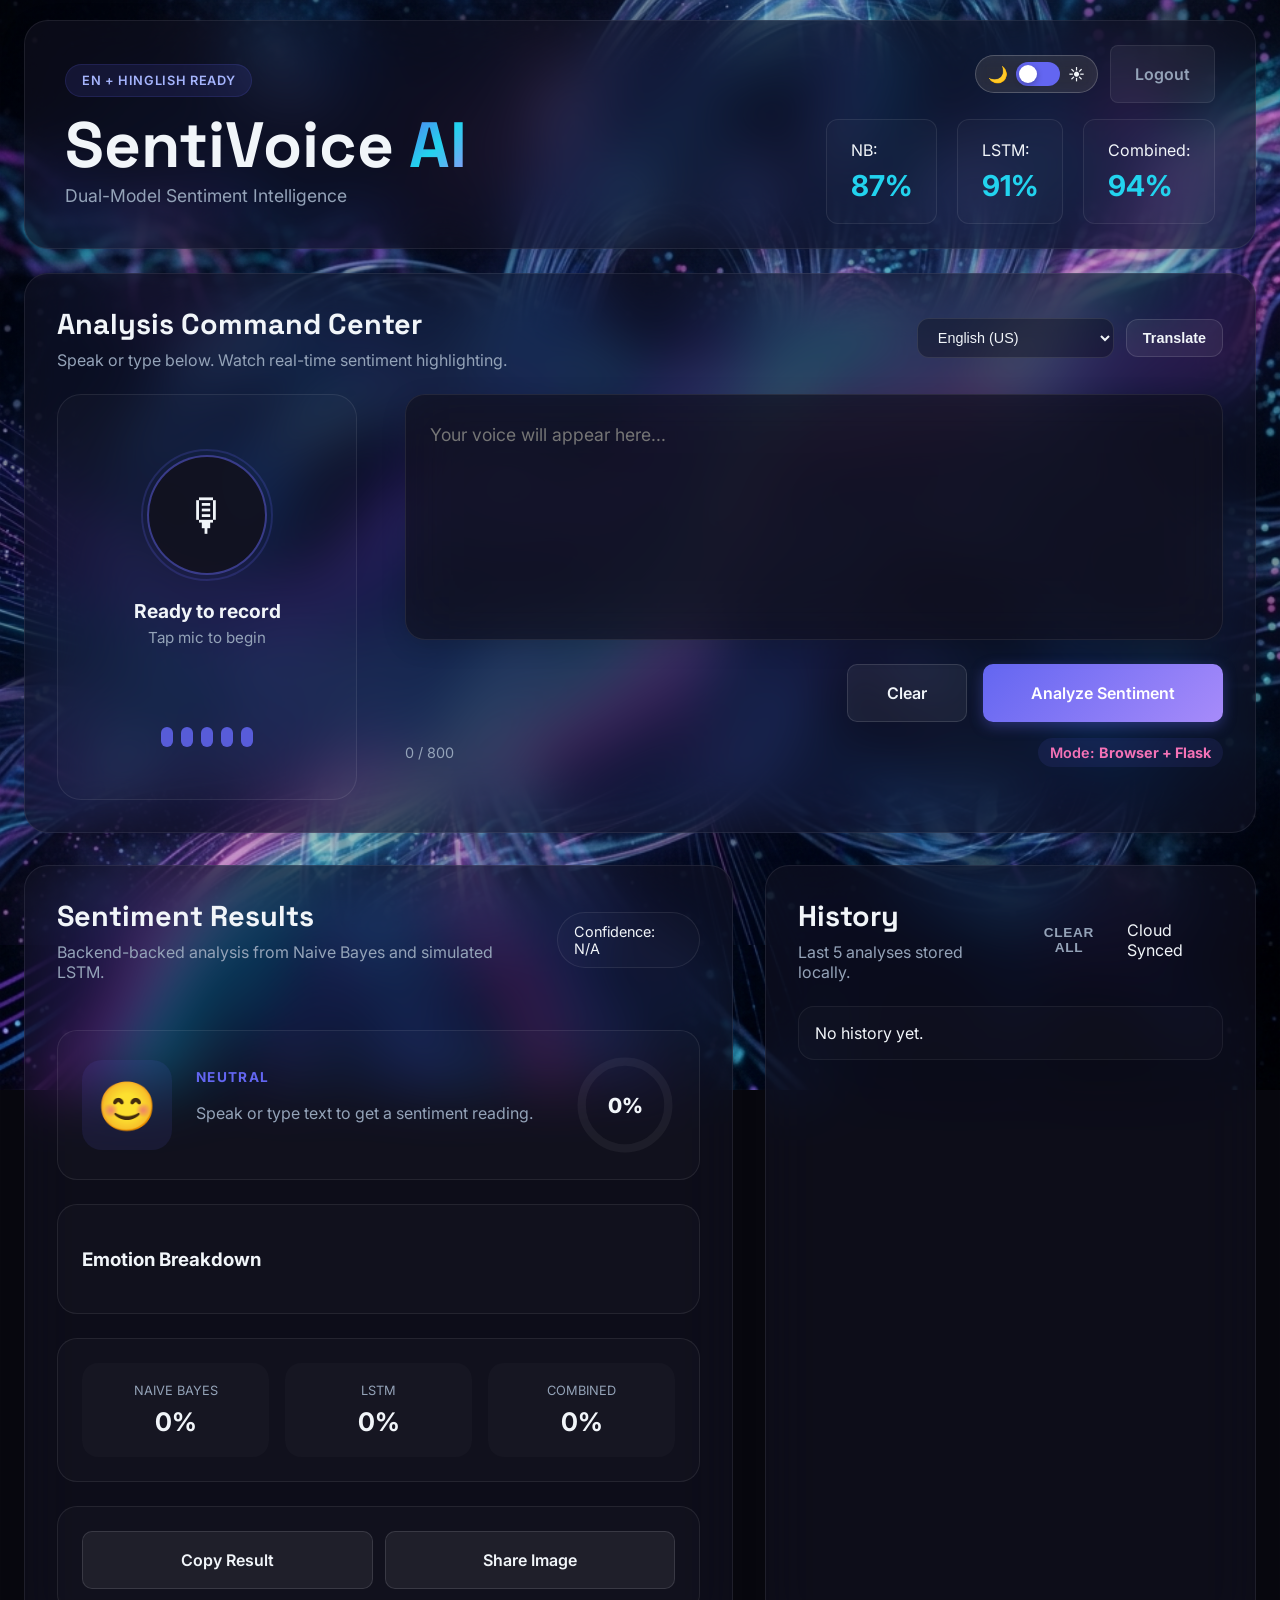
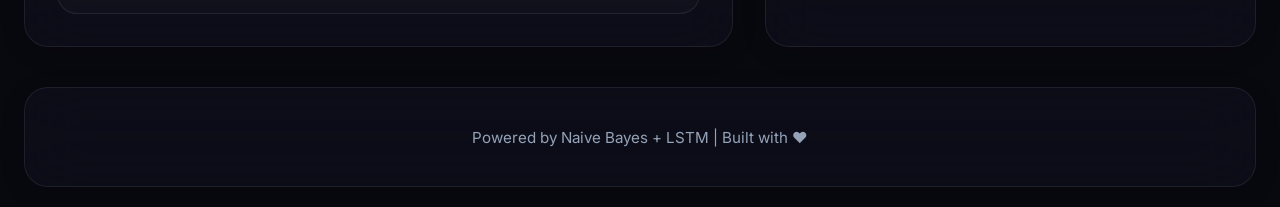
==== commit ab94703d: "commit 5" ====
--- a/templates/index.html
+++ b/templates/index.html
@@ -3,6 +3,7 @@
 <head>
   <meta charset="UTF-8" />
   <meta name="viewport" content="width=device-width, initial-scale=1.0" />
+  <script>document.documentElement.setAttribute('data-theme', localStorage.getItem('sentivoice-theme') || 'dark');</script>
   <meta name="description" content="SentiVoice AI - Premium Sentiment Analysis for English and Hinglish voice and text." />
   <meta name="theme-color" content="#050505" />
   <title>SentiVoice AI | Premium Sentiment Intelligence</title>
@@ -22,7 +23,50 @@
         <p class="subtitle">Dual-Model Sentiment Intelligence</p>
       </div>
       <div class="hero-actions">
-        <a href="/logout" class="secondary-button logout-btn">Logout</a>
+        <div style="display:flex;align-items:center;gap:12px;">
+          <!-- Dark/Light Mode Toggle Switch -->
+          <div id="themeToggleBtn" title="Toggle Dark / Light Mode" style="
+            display: flex;
+            align-items: center;
+            gap: 8px;
+            cursor: pointer;
+            padding: 6px 12px;
+            border-radius: 999px;
+            background: rgba(255,255,255,0.1);
+            border: 1px solid rgba(255,255,255,0.2);
+            user-select: none;
+            font-size: 0.85rem;
+            font-weight: 600;
+            color: inherit;
+            backdrop-filter: blur(8px);
+            transition: background 0.3s;
+          ">
+            <span style="font-size:1rem;">🌙</span>
+            <div id="toggleTrack" style="
+              position: relative;
+              width: 44px;
+              height: 24px;
+              border-radius: 999px;
+              background: #6366F1;
+              transition: background 0.3s;
+              flex-shrink: 0;
+            ">
+              <div id="toggleThumb" style="
+                position: absolute;
+                top: 3px;
+                left: 3px;
+                width: 18px;
+                height: 18px;
+                border-radius: 50%;
+                background: white;
+                transition: transform 0.3s cubic-bezier(0.4,0,0.2,1);
+                box-shadow: 0 2px 6px rgba(0,0,0,0.3);
+              "></div>
+            </div>
+            <span style="font-size:1rem;">☀️</span>
+          </div>
+          <a href="/logout" class="secondary-button logout-btn">Logout</a>
+        </div>
         <div class="hero-stats">
           <div class="stat">NB: <strong>87%</strong></div>
           <div class="stat">LSTM: <strong>91%</strong></div>
@@ -130,6 +174,13 @@
               </div>
               <div class="ring-card">
                 <svg viewBox="0 0 120 120">
+                  <defs>
+                    <linearGradient id="gradientRing" x1="0%" y1="0%" x2="100%" y2="100%">
+                      <stop offset="0%" stop-color="#00f3ff" />
+                      <stop offset="50%" stop-color="#bc13fe" />
+                      <stop offset="100%" stop-color="#ff00ea" />
+                    </linearGradient>
+                  </defs>
                   <circle class="ring-bg" cx="60" cy="60" r="52"></circle>
                   <circle class="ring-fill" id="ringFill" cx="60" cy="60" r="52"></circle>
                 </svg>
@@ -187,5 +238,46 @@
 
   <canvas id="shareCanvas" width="1000" height="700" hidden></canvas>
   <script src="/static/script.js"></script>
+  <script>
+    // === THEME TOGGLE LOGIC ===
+    (function() {
+      const saved = localStorage.getItem('sentivoice-theme') || 'dark';
+      document.documentElement.setAttribute('data-theme', saved);
+    })();
+
+    function syncToggleUI(theme) {
+      const thumb = document.getElementById('toggleThumb');
+      const track = document.getElementById('toggleTrack');
+      const btn   = document.getElementById('themeToggleBtn');
+      if (!thumb || !track) return;
+      if (theme === 'light') {
+        thumb.style.transform = 'translateX(20px)';
+        track.style.background = '#4F46E5';
+        btn.style.background = 'rgba(0,0,0,0.06)';
+        btn.style.borderColor = 'rgba(0,0,0,0.12)';
+        btn.style.color = '#0F172A';
+      } else {
+        thumb.style.transform = 'translateX(0)';
+        track.style.background = '#6366F1';
+        btn.style.background = 'rgba(255,255,255,0.1)';
+        btn.style.borderColor = 'rgba(255,255,255,0.2)';
+        btn.style.color = '';
+      }
+    }
+
+    document.addEventListener('DOMContentLoaded', () => {
+      syncToggleUI(document.documentElement.getAttribute('data-theme') || 'dark');
+      const themeBtn = document.getElementById('themeToggleBtn');
+      if (themeBtn) {
+        themeBtn.addEventListener('click', () => {
+          const current = document.documentElement.getAttribute('data-theme') || 'dark';
+          const next = current === 'dark' ? 'light' : 'dark';
+          document.documentElement.setAttribute('data-theme', next);
+          localStorage.setItem('sentivoice-theme', next);
+          syncToggleUI(next);
+        });
+      }
+    });
+  </script>
 </body>
 </html>
--- a/static/style.css
+++ b/static/style.css
@@ -1,16 +1,10 @@
 :root {
-  color-scheme: dark;
-  --bg: #050505;
-  --surface: rgba(18, 18, 18, 0.7);
-  --surface-strong: rgba(30, 30, 30, 0.9);
-  --text: #ffffff;
-  --muted: #a1a1aa;
-  --accent: #ff3333;
-  --accent-2: #990000;
-  --accent-3: #ff6666;
-  --border: rgba(255, 255, 255, 0.08);
+  /* Shared / layout tokens only — theme colours live in [data-theme] blocks below */
+  --accent-rgb: 99, 102, 241;
+  --accent-2-rgb: 34, 211, 238;
+  --accent-3-rgb: 244, 114, 182;
   --radius: 24px;
-  --shadow: 0 20px 50px rgba(0, 0, 0, 0.6);
+  --shadow: 0 20px 50px rgba(0, 0, 0, 0.4);
 }
 
 * {
@@ -21,21 +15,12 @@
   margin: 0;
   min-height: 100%;
   font-family: 'Inter', sans-serif;
-  background: radial-gradient(circle at top left, rgba(255, 51, 51, 0.12), transparent 25%),
-    radial-gradient(circle at bottom right, rgba(153, 0, 0, 0.1), transparent 25%),
-    linear-gradient(180deg, #050505 0%, #0a0a0a 100%);
   color: var(--text);
   overflow-x: hidden;
   scroll-behavior: smooth;
 }
 
-body::before {
-  content: '';
-  position: fixed;
-  inset: 0;
-  background: radial-gradient(circle at center, rgba(255, 51, 51, 0.03), transparent 70%);
-  pointer-events: none;
-}
+/* body::before is now defined in the themed section below */
 
 .page-shell {
   position: relative;
@@ -48,7 +33,7 @@
   background: var(--surface);
   border: 1px solid var(--border);
   border-radius: var(--radius);
-  backdrop-filter: blur(20px);
+  backdrop-filter: blur(24px) saturate(150%);
   box-shadow: var(--shadow);
   transition: transform 0.3s ease, border-color 0.3s ease;
 }
@@ -60,7 +45,7 @@
   padding: 24px 40px;
   align-items: center;
   margin-bottom: 24px;
-  background: linear-gradient(135deg, rgba(255, 51, 51, 0.05) 0%, transparent 100%);
+  background: linear-gradient(135deg, rgba(var(--accent-rgb), 0.05) 0%, transparent 100%);
   flex-wrap: wrap;
 }
 
@@ -75,9 +60,9 @@
   padding: 8px 20px;
   font-size: 0.9rem;
   text-decoration: none;
-  background: rgba(255, 51, 51, 0.1);
-  border: 1px solid rgba(255, 51, 51, 0.2);
-  color: #ff8888;
+  background: rgba(var(--accent-rgb), 0.1);
+  border: 1px solid rgba(var(--accent-rgb), 0.2);
+  color: #c4b5fd;
 }
 
 .logout-btn:hover {
@@ -92,8 +77,8 @@
   gap: 8px;
   padding: 8px 16px;
   border-radius: 999px;
-  background: rgba(255, 51, 51, 0.1);
-  color: #ff8888;
+  background: rgba(var(--accent-rgb), 0.1);
+  color: #c4b5fd;
   font-size: 0.9rem;
   font-weight: 600;
   letter-spacing: 0.05em;
@@ -128,8 +113,8 @@
 .stat {
   padding: 20px 24px;
   border-radius: 20px;
-  background: rgba(255, 255, 255, 0.03);
-  border: 1px solid rgba(255, 255, 255, 0.05);
+  background: var(--card-bg, rgba(255, 255, 255, 0.03));
+  border: 1px solid var(--border, rgba(255, 255, 255, 0.05));
 }
 
 .stat strong {
@@ -161,7 +146,7 @@
   flex-direction: column;
   align-items: center;
   justify-content: center;
-  background: rgba(255, 255, 255, 0.02);
+  background: var(--card-bg, rgba(255, 255, 255, 0.02));
   border-radius: var(--radius);
   padding: 20px;
   border: 1px solid var(--border);
@@ -224,7 +209,7 @@
 
 .text-button:hover {
   color: var(--accent);
-  background: rgba(255, 51, 51, 0.1);
+  background: rgba(var(--accent-rgb), 0.1);
 }
 
 .language-row {
@@ -238,9 +223,9 @@
 }
 
 .lang-select {
-  background: var(--surface-strong);
-  border: 1px solid var(--border);
-  color: #fff;
+  background: var(--input-bg, rgba(26, 17, 49, 0.9));
+  border: 1px solid var(--input-border, rgba(255, 255, 255, 0.1));
+  color: var(--text, #fff);
   padding: 10px 16px;
   border-radius: 12px;
   font-size: 0.9rem;
@@ -253,13 +238,13 @@
 
 .lang-select:focus {
   border-color: var(--accent);
-  box-shadow: 0 0 15px rgba(255, 51, 51, 0.1);
+  box-shadow: 0 0 15px rgba(var(--accent-rgb), 0.1);
 }
 
 .action-btn-small {
-  background: rgba(255, 255, 255, 0.05);
-  border: 1px solid rgba(255, 255, 255, 0.1);
-  color: #fff;
+  background: var(--btn-secondary-bg, rgba(255, 255, 255, 0.05));
+  border: 1px solid var(--btn-secondary-border, rgba(255, 255, 255, 0.1));
+  color: var(--text, #fff);
   padding: 10px 16px;
   border-radius: 12px;
   font-size: 0.9rem;
@@ -271,6 +256,7 @@
 .action-btn-small:hover {
   background: var(--accent);
   border-color: var(--accent);
+  color: #fff;
   transform: translateY(-1px);
 }
 
@@ -285,11 +271,11 @@
   width: 120px;
   height: 120px;
   border-radius: 50%;
-  border: 1px solid rgba(255, 51, 51, 0.3);
-  background: radial-gradient(circle at center, rgba(255, 51, 51, 0.2), transparent 70%);
+  border: 2px solid var(--mic-border, rgba(99, 102, 241, 0.5));
+  background: var(--mic-bg, radial-gradient(circle at center, rgba(99, 102, 241, 0.2), transparent 70%));
   display: grid;
   place-items: center;
-  color: #fff;
+  color: var(--text, #fff);
   font-size: 2.8rem;
   cursor: pointer;
   position: relative;
@@ -298,7 +284,7 @@
 }
 
 .mic-button:hover {
-  background: radial-gradient(circle at center, rgba(255, 51, 51, 0.3), transparent 70%);
+  background: var(--mic-active-bg, radial-gradient(circle at center, rgba(99, 102, 241, 0.3), transparent 70%));
   transform: scale(1.05);
 }
 
@@ -311,7 +297,7 @@
   position: absolute;
   inset: -8px;
   border-radius: 50%;
-  border: 2px solid rgba(255, 51, 51, 0.2);
+  border: 2px solid rgba(var(--accent-rgb), 0.2);
   pointer-events: none;
 }
 
@@ -348,7 +334,7 @@
   height: 20px;
   border-radius: 999px;
   background: var(--accent);
-  opacity: 0.3;
+  opacity: 0.85;
   transition: height 0.2s ease, opacity 0.2s ease;
 }
 
@@ -365,7 +351,7 @@
 .text-panel {
   position: relative;
   border-radius: 20px;
-  background: rgba(0, 0, 0, 0.3);
+  background: var(--input-bg, rgba(0, 0, 0, 0.3));
   border: 1px solid var(--border);
   overflow: hidden;
   margin-bottom: 24px;
@@ -402,7 +388,7 @@
 }
 
 #inputText::selection {
-  background: rgba(255, 51, 51, 0.2);
+  background: rgba(var(--accent-rgb), 0.2);
 }
 
 .highlight-layer .positive {
@@ -416,7 +402,8 @@
 }
 
 .highlight-layer {
-  color: rgba(255,255,255,0.8);
+  color: var(--text);
+  opacity: 0.9;
 }
 
 .action-row {
@@ -448,22 +435,22 @@
 .primary-button {
   background: linear-gradient(135deg, var(--accent), var(--accent-2));
   color: #fff;
-  box-shadow: 0 10px 20px -10px rgba(255, 51, 51, 0.4);
+  box-shadow: 0 10px 20px -10px rgba(var(--accent-rgb), 0.4);
 }
 
 .primary-button:hover {
   transform: translateY(-2px);
-  box-shadow: 0 15px 30px -10px rgba(255, 51, 51, 0.6);
+  box-shadow: 0 15px 30px -10px rgba(var(--accent-rgb), 0.6);
 }
 
 .secondary-button {
-  background: rgba(255, 255, 255, 0.05);
-  color: #fff;
-  border: 1px solid rgba(255, 255, 255, 0.1);
+  background: var(--btn-secondary-bg, rgba(255, 255, 255, 0.05));
+  color: var(--btn-secondary-text, #fff);
+  border: 1px solid var(--btn-secondary-border, rgba(255, 255, 255, 0.1));
 }
 
 .secondary-button:hover {
-  background: rgba(255, 255, 255, 0.08);
+  filter: brightness(0.96);
   transform: translateY(-2px);
 }
 
@@ -478,17 +465,18 @@
 .mode-chip {
   padding: 6px 12px;
   border-radius: 999px;
-  background: rgba(255, 51, 51, 0.1);
+  background: rgba(var(--accent-rgb), 0.1);
   color: var(--accent-3);
   font-weight: 600;
 }
 
 .results-panel .confidence-chip {
-  background: rgba(255, 255, 255, 0.05);
+  background: var(--card-bg, rgba(255, 255, 255, 0.05));
   padding: 10px 16px;
   border-radius: 999px;
   font-size: 0.9rem;
-  border: 1px solid rgba(255, 255, 255, 0.05);
+  border: 1px solid var(--border, rgba(255, 255, 255, 0.05));
+  color: var(--text);
 }
 
 .skeleton-block {
@@ -499,7 +487,7 @@
 
 .skeleton-line,
 .skeleton-box {
-  background: linear-gradient(90deg, rgba(255,255,255,0.03), rgba(255,255,255,0.06), rgba(255,255,255,0.03));
+  background: linear-gradient(90deg, var(--bar-bg, rgba(255,255,255,0.03)), var(--border, rgba(255,255,255,0.06)), var(--bar-bg, rgba(255,255,255,0.03)));
   border-radius: 12px;
   background-size: 200% 100%;
   animation: shimmer 1.5s infinite linear;
@@ -519,7 +507,7 @@
 .card {
   padding: 24px;
   border-radius: 20px;
-  background: rgba(0, 0, 0, 0.2);
+  background: var(--card-bg, rgba(0, 0, 0, 0.2));
   border: 1px solid var(--border);
 }
 
@@ -536,7 +524,7 @@
   display: grid;
   place-items: center;
   font-size: 3rem;
-  background: rgba(255, 51, 51, 0.1);
+  background: rgba(var(--accent-rgb), 0.1);
   flex-shrink: 0;
 }
 
@@ -633,7 +621,7 @@
 .compare-item {
   padding: 20px;
   border-radius: 16px;
-  background: rgba(255, 255, 255, 0.03);
+  background: var(--card-bg, rgba(255, 255, 255, 0.03));
   text-align: center;
 }
 
@@ -647,7 +635,7 @@
 
 .compare-item strong {
   font-size: 1.6rem;
-  color: #fff;
+  color: var(--text);
 }
 
 .action-card {
@@ -663,14 +651,14 @@
 .history-item {
   padding: 16px;
   border-radius: 16px;
-  background: rgba(255, 255, 255, 0.03);
-  border: 1px solid rgba(255, 255, 255, 0.05);
+  background: var(--history-bg, rgba(255, 255, 255, 0.03));
+  border: 1px solid var(--history-border, rgba(255, 255, 255, 0.05));
   transition: transform 0.2s ease;
 }
 
 .history-item:hover {
   transform: translateX(4px);
-  border-color: rgba(255, 51, 51, 0.2);
+  border-color: rgba(var(--accent-rgb), 0.2);
 }
 
 .history-item strong {
@@ -682,6 +670,11 @@
 .history-item span {
   color: var(--muted);
   font-size: 0.9rem;
+  display: block;
+  white-space: nowrap;
+  overflow: hidden;
+  text-overflow: ellipsis;
+  max-width: 100%;
 }
 
 .footer-panel {
@@ -694,9 +687,9 @@
 }
 
 @keyframes pulseMic {
-  0% { transform: scale(1); box-shadow: 0 0 0 0 rgba(255, 51, 51, 0.3); }
-  70% { transform: scale(1.05); box-shadow: 0 0 0 20px rgba(255, 51, 51, 0); }
-  100% { transform: scale(1); box-shadow: 0 0 0 0 rgba(255, 51, 51, 0); }
+  0% { transform: scale(1); box-shadow: 0 0 0 0 rgba(var(--accent-rgb), 0.3); }
+  70% { transform: scale(1.05); box-shadow: 0 0 0 20px rgba(var(--accent-rgb), 0); }
+  100% { transform: scale(1); box-shadow: 0 0 0 0 rgba(var(--accent-rgb), 0); }
 }
 
 @keyframes ripple {
@@ -734,9 +727,9 @@
   align-items: center;
   justify-content: center;
   min-height: 100vh;
-  background: radial-gradient(circle at top right, rgba(255, 51, 51, 0.15), transparent 30%),
-              radial-gradient(circle at bottom left, rgba(153, 0, 0, 0.1), transparent 30%),
-              #050505;
+  background: radial-gradient(circle at top right, rgba(var(--accent-rgb), 0.15), transparent 30%),
+              radial-gradient(circle at bottom left, rgba(var(--accent-2-rgb), 0.1), transparent 30%),
+              #030014;
 }
 
 .login-container {
@@ -758,7 +751,7 @@
 .logo-icon {
   font-size: 3.5rem;
   margin-bottom: 20px;
-  filter: drop-shadow(0 0 15px rgba(255, 51, 51, 0.4));
+  filter: drop-shadow(0 0 15px rgba(var(--accent-rgb), 0.4));
   animation: float 3s ease-in-out infinite;
 }
 
@@ -799,20 +792,20 @@
 
 .input-group input {
   width: 100%;
-  background: rgba(255, 255, 255, 0.03);
-  border: 1px solid rgba(255, 255, 255, 0.1);
+  background: var(--input-bg, rgba(255, 255, 255, 0.03));
+  border: 1px solid var(--input-border, rgba(255, 255, 255, 0.1));
   border-radius: 14px;
   padding: 16px 20px;
-  color: #fff;
+  color: var(--text, #fff);
   font-size: 1rem;
   transition: all 0.3s ease;
   outline: none;
 }
 
 .input-group input:focus {
-  background: rgba(255, 51, 51, 0.05);
+  background: rgba(var(--accent-rgb), 0.05);
   border-color: var(--accent);
-  box-shadow: 0 0 20px rgba(255, 51, 51, 0.1);
+  box-shadow: 0 0 20px rgba(var(--accent-rgb), 0.1);
 }
 
 .error-msg, .success-msg {
@@ -823,9 +816,9 @@
 }
 
 .error-msg {
-  background: rgba(255, 51, 51, 0.1);
+  background: rgba(var(--accent-rgb), 0.1);
   color: #ff6b6b;
-  border-color: rgba(255, 51, 51, 0.2);
+  border-color: rgba(var(--accent-rgb), 0.2);
 }
 
 .success-msg {
@@ -837,7 +830,7 @@
 .login-footer {
   margin-top: 32px;
   padding-top: 24px;
-  border-top: 1px solid rgba(255, 255, 255, 0.05);
+  border-top: 1px solid var(--border, rgba(255, 255, 255, 0.05));
   color: var(--muted);
   font-size: 0.95rem;
 }
@@ -851,7 +844,7 @@
 
 .login-footer a:hover {
   color: var(--accent-3);
-  text-shadow: 0 0 10px rgba(255, 51, 51, 0.3);
+  text-shadow: 0 0 10px rgba(var(--accent-rgb), 0.3);
 }
 
 
@@ -864,3 +857,356 @@
   0%, 100% { transform: translateY(0); }
   50% { transform: translateY(-10px); }
 }
+
+/* =====================================================
+   THEME SYSTEM: Light / Dark via [data-theme] on <html>
+   ===================================================== */
+
+/* --- DARK THEME (default) --- */
+:root,
+[data-theme="dark"] {
+  --bg-body: #08080F;
+  --bg-image-overlay: rgba(8, 8, 15, 0.45);
+  --surface: rgba(18, 18, 30, 0.60);
+  --surface-card: rgba(22, 22, 38, 0.65);
+  --text: #F1F5F9;
+  --muted: #94A3B8;
+  --label: #CBD5E1;
+  --border: rgba(255,255,255,0.08);
+  --accent: #6366F1;
+  --accent-2: #22D3EE;
+  --accent-3: #F472B6;
+  --accent-4: #A78BFA;
+  --btn-primary-bg: linear-gradient(135deg, #6366F1, #A78BFA);
+  --btn-primary-text: #FFFFFF;
+  --btn-primary-shadow: 0 4px 14px rgba(99,102,241,0.35);
+  --btn-secondary-bg: rgba(255,255,255,0.06);
+  --btn-secondary-text: #F1F5F9;
+  --btn-secondary-border: rgba(255,255,255,0.12);
+  --input-bg: rgba(0,0,0,0.30);
+  --input-border: rgba(255,255,255,0.10);
+  --input-focus-border: #6366F1;
+  --input-focus-shadow: rgba(99,102,241,0.25);
+  --card-bg: rgba(255,255,255,0.02);
+  --stat-text: #22D3EE;
+  --tag-bg: rgba(99,102,241,0.12);
+  --tag-text: #A5B4FC;
+  --bar-bg: rgba(255,255,255,0.06);
+  --bar-fill: linear-gradient(90deg, #6366F1, #22D3EE);
+  --ring-stroke: #6366F1;
+  --ring-bg: rgba(255,255,255,0.05);
+  --history-bg: rgba(255,255,255,0.02);
+  --history-border: rgba(255,255,255,0.06);
+  --history-hover-border: rgba(99,102,241,0.35);
+  --logout-bg: rgba(255,255,255,0.05);
+  --logout-color: #94A3B8;
+  --logout-hover-bg: rgba(239,68,68,0.15);
+  --logout-hover-color: #F87171;
+  --mic-bg: rgba(18,18,30,0.9);
+  --mic-border: rgba(99,102,241,0.5);
+  --mic-active-bg: rgba(99,102,241,0.15);
+  --mic-active-border: #6366F1;
+  --bg-img-opacity: 0.55;
+}
+
+/* --- LIGHT THEME --- */
+[data-theme="light"] {
+  --bg-body: #F0F4FF;
+  --bg-image-overlay: rgba(240, 244, 255, 0.70);
+  --surface: rgba(255,255,255,0.72);
+  --surface-card: rgba(255,255,255,0.80);
+  --text: #0F172A;
+  --muted: #64748B;
+  --label: #334155;
+  --border: rgba(0,0,0,0.07);
+  --accent: #4F46E5;
+  --accent-2: #0891B2;
+  --accent-3: #DB2777;
+  --accent-4: #7C3AED;
+  --btn-primary-bg: linear-gradient(135deg, #4F46E5, #7C3AED);
+  --btn-primary-text: #FFFFFF;
+  --btn-primary-shadow: 0 4px 14px rgba(79,70,229,0.30);
+  --btn-secondary-bg: #FFFFFF;
+  --btn-secondary-text: #0F172A;
+  --btn-secondary-border: rgba(0,0,0,0.10);
+  --input-bg: #FFFFFF;
+  --input-border: rgba(0,0,0,0.12);
+  --input-focus-border: #4F46E5;
+  --input-focus-shadow: rgba(79,70,229,0.20);
+  --card-bg: rgba(255,255,255,0.85);
+  --stat-text: #4F46E5;
+  --tag-bg: rgba(79,70,229,0.08);
+  --tag-text: #4338CA;
+  --bar-bg: rgba(0,0,0,0.06);
+  --bar-fill: linear-gradient(90deg, #4F46E5, #0891B2);
+  --ring-stroke: #4F46E5;
+  --ring-bg: rgba(0,0,0,0.07);
+  --history-bg: #FFFFFF;
+  --history-border: rgba(0,0,0,0.06);
+  --history-hover-border: rgba(79,70,229,0.35);
+  --logout-bg: #FFFFFF;
+  --logout-color: #64748B;
+  --logout-hover-bg: #FEF2F2;
+  --logout-hover-color: #DC2626;
+  --mic-bg: #FFFFFF;
+  --mic-border: rgba(79,70,229,0.4);
+  --mic-active-bg: #EEF2FF;
+  --mic-active-border: #4F46E5;
+  --bg-img-opacity: 0.25;
+}
+
+/* ---- Shared Themed Styles ---- */
+html, body {
+  margin: 0;
+  min-height: 100%;
+  font-family: 'Inter', sans-serif;
+  color: var(--text);
+  overflow-x: hidden;
+  scroll-behavior: smooth;
+  transition: color 0.3s ease, background-color 0.3s ease;
+}
+
+body {
+  background-color: var(--bg-body);
+  background-image:
+    linear-gradient(180deg, var(--bg-image-overlay) 0%, var(--bg-image-overlay) 100%),
+    url('/static/bg_main.png');
+  background-size: cover;
+  background-position: center;
+  background-attachment: fixed;
+  background-repeat: no-repeat;
+}
+
+body::before {
+  content: '';
+  position: fixed;
+  inset: -5%;
+  background-image: url('/static/bg_main.png');
+  background-size: cover;
+  background-position: center;
+  z-index: -2;
+  opacity: var(--bg-img-opacity);
+  pointer-events: none;
+}
+
+.glass-card {
+  background: var(--surface);
+  border: 1px solid var(--border);
+  box-shadow: 0 6px 24px rgba(0,0,0,0.15);
+  backdrop-filter: blur(28px) saturate(160%);
+  transition: transform 0.3s ease, box-shadow 0.3s ease, border-color 0.3s ease, background 0.3s ease;
+}
+
+.glass-card:hover {
+  transform: translateY(-3px);
+  box-shadow: 0 12px 36px rgba(0,0,0,0.2);
+  border-color: rgba(99,102,241,0.3);
+}
+
+.hero-copy h1 span {
+  background: linear-gradient(135deg, var(--accent), var(--accent-2), var(--accent-4));
+  -webkit-background-clip: text;
+  background-clip: text;
+  color: transparent;
+}
+
+.hero-copy .tag {
+  background: var(--tag-bg);
+  color: var(--tag-text);
+  border: 1px solid rgba(99,102,241,0.15);
+  font-size: 0.8rem;
+}
+
+.subtitle, .section-header p {
+  color: var(--muted);
+}
+
+.primary-button {
+  background: var(--btn-primary-bg);
+  color: var(--btn-primary-text);
+  border: none;
+  box-shadow: var(--btn-primary-shadow);
+  font-weight: 600;
+  border-radius: 10px;
+  transition: all 0.3s ease;
+}
+.primary-button:hover {
+  filter: brightness(1.1);
+  transform: translateY(-2px);
+  box-shadow: 0 8px 24px rgba(99,102,241,0.4);
+}
+
+.secondary-button {
+  background: var(--btn-secondary-bg);
+  color: var(--btn-secondary-text);
+  border: 1px solid var(--btn-secondary-border);
+  border-radius: 10px;
+  transition: all 0.2s ease;
+}
+.secondary-button:hover {
+  filter: brightness(0.97);
+  border-color: rgba(99,102,241,0.3);
+}
+
+.logout-btn {
+  background: var(--logout-bg) !important;
+  color: var(--logout-color) !important;
+  border-color: var(--border) !important;
+  border-radius: 8px;
+}
+.logout-btn:hover {
+  background: var(--logout-hover-bg) !important;
+  color: var(--logout-hover-color) !important;
+  border-color: var(--logout-hover-bg) !important;
+}
+
+.stat {
+  background: var(--card-bg);
+  border: 1px solid var(--border);
+  border-radius: 12px;
+  transition: all 0.2s ease;
+}
+.stat:hover {
+  border-color: rgba(99,102,241,0.3);
+  transform: translateY(-3px);
+}
+.stat strong { color: var(--stat-text); }
+
+.mic-button {
+  background: var(--mic-bg);
+  border: 2px solid var(--mic-border);
+}
+.mic-button.active {
+  background: var(--mic-active-bg);
+  border-color: var(--mic-active-border);
+  animation: pulseMic 1.5s infinite;
+}
+
+.bar-shell { background: var(--bar-bg); }
+.bar-fill {
+  background: var(--bar-fill);
+  animation: none;
+}
+
+.ring-fill { stroke: var(--ring-stroke); }
+.ring-bg { stroke: var(--ring-bg); }
+
+.history-item {
+  background: var(--history-bg);
+  border: 1px solid var(--history-border);
+  transition: all 0.2s ease;
+}
+.history-item:hover {
+  border-color: var(--history-hover-border);
+  transform: translateX(4px);
+}
+
+.lang-select {
+  background: var(--input-bg);
+  border: 1px solid var(--input-border);
+  color: var(--text);
+}
+
+.card {
+  background: var(--card-bg);
+  border: 1px solid var(--border);
+}
+
+.input-group label { color: var(--label); }
+.input-group input {
+  background: var(--input-bg);
+  border: 1px solid var(--input-border);
+  color: var(--text);
+}
+.input-group input:focus {
+  border-color: var(--input-focus-border);
+  box-shadow: 0 0 0 3px var(--input-focus-shadow);
+  background: var(--input-bg);
+}
+.input-group input::placeholder { color: var(--muted); }
+
+.login-page {
+  background-color: var(--bg-body);
+  background-image:
+    linear-gradient(135deg, var(--bg-image-overlay), var(--bg-image-overlay)),
+    url('/static/bg_login.png');
+  background-size: cover;
+  background-position: center;
+  background-attachment: fixed;
+  background-repeat: no-repeat;
+  position: relative;
+  overflow: hidden;
+}
+.login-page::before {
+  content: '';
+  position: absolute;
+  inset: -5%;
+  background-image: url('/static/bg_login.png');
+  background-size: cover;
+  background-position: center;
+  z-index: -1;
+  opacity: var(--bg-img-opacity);
+}
+
+.login-card {
+  background: var(--surface);
+  backdrop-filter: blur(28px) saturate(160%);
+  border: 1px solid var(--border);
+}
+.login-header h1 {
+  background: linear-gradient(135deg, var(--accent), var(--accent-4));
+  -webkit-background-clip: text;
+  background-clip: text;
+  color: transparent;
+}
+.login-header p { color: var(--muted); }
+.login-footer { color: var(--muted); }
+.login-footer a { color: var(--accent); }
+
+/* =============================
+   THEME TOGGLE SWITCH
+   ============================= */
+.theme-toggle {
+  display: flex;
+  align-items: center;
+  gap: 10px;
+  cursor: pointer;
+}
+
+.theme-toggle-icon {
+  font-size: 1.1rem;
+  line-height: 1;
+}
+
+.toggle-track {
+  position: relative;
+  width: 48px;
+  height: 26px;
+  border-radius: 999px;
+  background: rgba(255,255,255,0.12);
+  border: 1px solid var(--border);
+  transition: background 0.3s ease;
+  cursor: pointer;
+  flex-shrink: 0;
+}
+
+[data-theme="light"] .toggle-track {
+  background: rgba(0,0,0,0.08);
+}
+
+.toggle-thumb {
+  position: absolute;
+  top: 3px;
+  left: 3px;
+  width: 18px;
+  height: 18px;
+  border-radius: 50%;
+  background: var(--accent);
+  transition: all 0.3s cubic-bezier(0.4, 0, 0.2, 1);
+  box-shadow: 0 2px 6px rgba(0,0,0,0.3);
+}
+
+[data-theme="light"] .toggle-thumb {
+  transform: translateX(22px);
+  background: var(--accent);
+}
